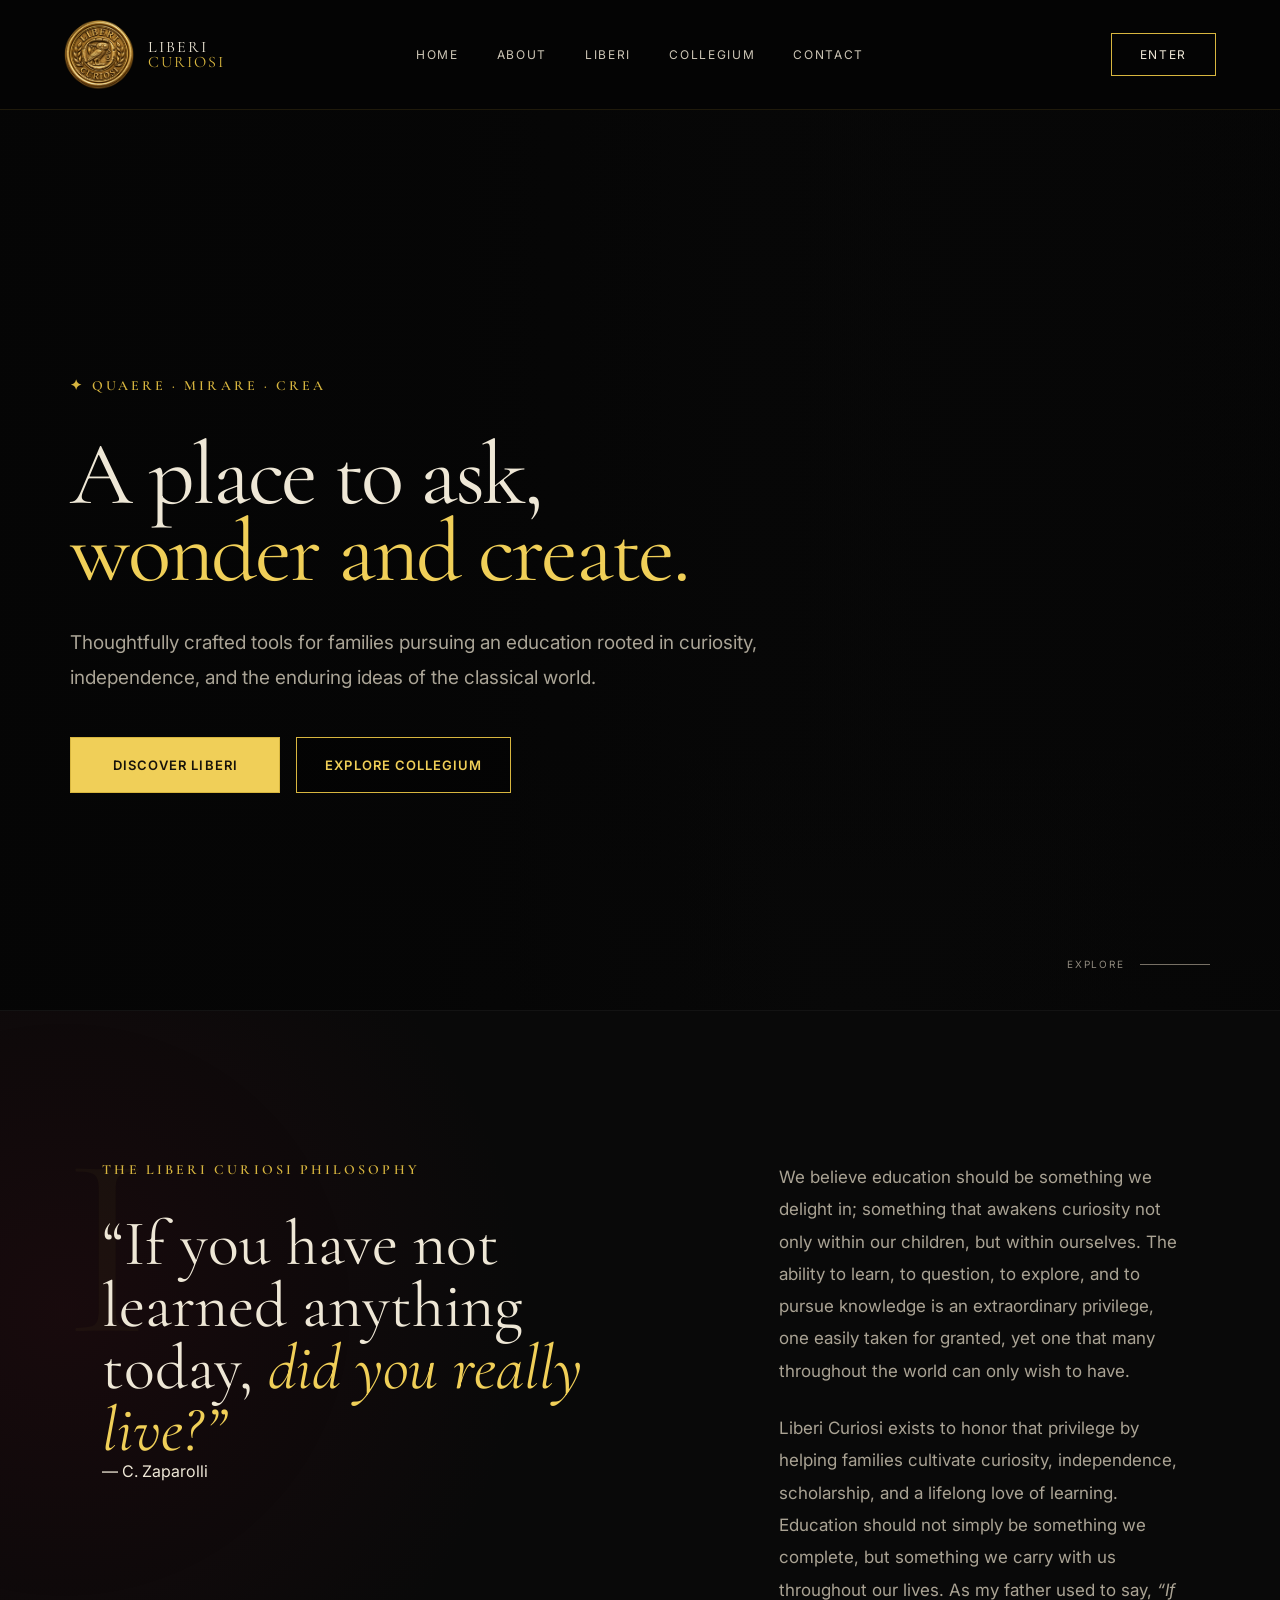
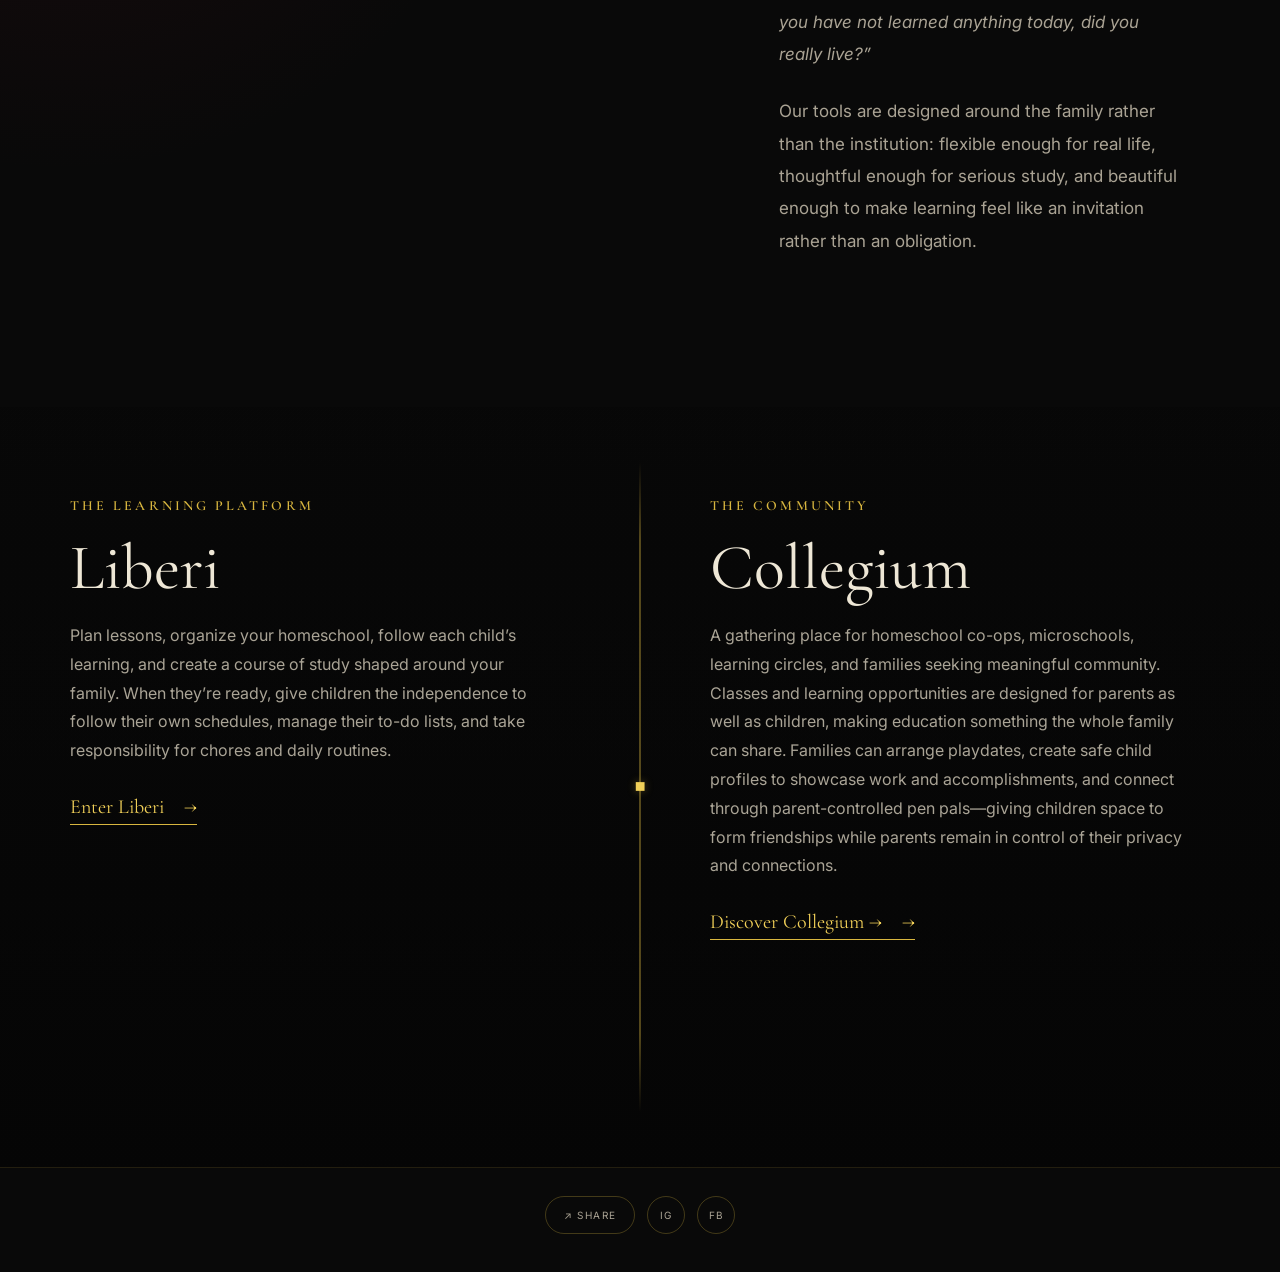
==== index.html @ cd35221c "Finished website" ====
<!DOCTYPE html>
<html lang="en">
<head>
  <meta charset="UTF-8" />
  <meta name="viewport" content="width=device-width, initial-scale=1.0" />

  <title>Liberi Curiosi | Classical Learning for Curious Minds</title>

  <meta
    name="description"
    content="Liberi Curiosi creates thoughtful educational tools and classical learning experiences for curious families."
  />

  <link rel="stylesheet" href="styles.css" />
</head>

<body>

  <header class="site-header">

    <a class="brand" href="index.html">
      <img
        src="assets/libericuriosiLogo.png"
        alt="Liberi Curiosi"
        class="brand-logo"
      />

      <div class="brand-name">
        <span>LIBERI</span>
        <span>CURIOSI</span>
      </div>
    </a>

    <nav class="desktop-nav">
    <a href="index.html">Home</a>
      <a href="founder.html">About</a>
      <a href="#liberi">Liberi</a>
      <a href="collegium.html">Collegium</a>
      <a href="contact.html">Contact</a>
    </nav>

    <a href="#liberi" class="nav-enter">
      Enter
    </a>

    <button
      class="menu-button"
      id="menuButton"
      aria-label="Open navigation"
      aria-expanded="false"
    >
      <span></span>
      <span></span>
    </button>

  </header>


  <main>

    <!-- HERO -->

    <section class="hero">

      <div class="hero-background"></div>
      <div class="hero-shadow"></div>

      <div class="hero-content">

        <p class="eyebrow">
          ✦ QUAERE · MIRARE · CREA
        </p>

        <h1>
            A place to ask,
            <span>wonder and create.</span>
        </h1>

        <p class="hero-copy">
          Thoughtfully crafted tools for families pursuing an education
          rooted in curiosity, independence, and the enduring ideas of
          the classical world.
        </p>

        <div class="hero-actions">

          <a href="#liberi" class="button button-primary">
            Discover Liberi
          </a>

          <a href="#collegium" class="button button-secondary">
            Explore Collegium
          </a>

        </div>

      </div>

      <div class="hero-scroll">
        <span>Explore</span>
        <div class="scroll-line"></div>
      </div>

    </section>


    <!-- PHILOSOPHY -->

    <section class="philosophy" id="philosophy">

      <div class="section-number">I</div>

      <div class="philosophy-heading">

        <p class="section-label">
          THE LIBERI CURIOSI PHILOSOPHY
        </p>

       <h2>
            “If you have not learned anything today,
            <em>did you really live?”</em>
        </h2>
        <p class="quote-attribution">
            — C. Zaparolli
        </p>

      </div>

      <div class="philosophy-copy">

        <p>
            We believe education should be something we delight in; something
            that awakens curiosity not only within our children, but within
            ourselves. The ability to learn, to question, to explore, and to
            pursue knowledge is an extraordinary privilege, one easily taken
            for granted, yet one that many throughout the world can only wish
            to have.
           </p>

         <p>
            Liberi Curiosi exists to honor that privilege by helping families
            cultivate curiosity, independence, scholarship, and a lifelong
            love of learning. Education should not simply be something we
            complete, but something we carry with us throughout our lives.
            As my father used to say,
            <em>“If you have not learned anything today, did you really live?”</em>
        </p>

        <p>
            Our tools are designed around the family rather than the
            institution: flexible enough for real life, thoughtful enough for
            serious study, and beautiful enough to make learning feel like an
            invitation rather than an obligation.
        </p>

      </div>

    </section>


    <!-- APPS -->

    <section class="worlds">

      <div class="world-card liberi-card" id="liberi">

        <div class="world-card-overlay"></div>

        <div class="world-card-content">

          <p class="section-label">
            THE LEARNING PLATFORM
          </p>

          <h2>Liberi</h2>

          <p>
                Plan lessons, organize your homeschool, follow each child’s learning,
                and create a course of study shaped around your family. When they’re
                ready, give children the independence to follow their own schedules,
                manage their to-do lists, and take responsibility for chores and
                daily routines.
        </p>

          <a href="#" class="text-link">
            Enter Liberi
            <span>→</span>
          </a>

        </div>

      </div>


      <div class="world-card collegium-card" id="collegium">

        <div class="world-card-overlay"></div>

        <div class="world-card-content">

          <p class="section-label">
            THE COMMUNITY
          </p>

          <h2>Collegium</h2>

          <p>
            A  gathering place for homeschool co-ops, microschools,
            learning circles, and families seeking meaningful community.
            Classes and learning opportunities are designed for parents as
            well as children, making education something the whole family can
            share. Families can arrange playdates, create safe child profiles
            to showcase work and accomplishments, and connect through
            parent-controlled pen pals—giving children space to form
            friendships while parents remain in control of their privacy
            and connections.
        </p>

          <a href="collegium.html" class="text-link">
            Discover Collegium →
            <span>→</span>
          </a>

        </div>

      </div>

    </section>


  


  <div class="mobile-nav" id="mobileNav">

  <a href="index.html">Home</a>
  <a href="founder.html">About</a>
  <a href="#liberi">Liberi</a>
  <a href="collegium.html">Collegium</a>
  <a href="contact.html">Contact</a>

</div>

<div class="social-bar">

  <button
    class="share-button"
    id="shareButton"
    type="button"
  >
    ↗ SHARE
  </button>

  <a
    href="https://www.instagram.com/libericuriosi/"
    class="social-button"
    aria-label="Instagram"
    target="_blank"
    rel="noopener noreferrer"
    >
    IG
</a>

  <a
    href="https://www.facebook.com/profile.php?id=61591597584189"
    class="social-button"
    aria-label="Facebook"
    target="_blank"
    rel="noopener noreferrer"
    >
    FB
</a>

</div>

  <script src="script.js"></script>

</body>
</html>
---- styles.css ----
@import url('https://fonts.googleapis.com/css2?family=Cormorant+Garamond:wght@400;500;600&family=Inter:wght@300;400;500;600&display=swap');


:root {
  --black: #090909;
  --black-soft: #101010;

  --ivory: #eee7d6;
  --stone: #aaa394;

  --gold: #d8b63f;
  --gold-bright: #f0cf58;

  --burgundy: #730f22;

  --border: rgba(216, 182, 63, 0.28);
}


* {
  box-sizing: border-box;
  margin: 0;
  padding: 0;
}


html {
  scroll-behavior: smooth;
}


body {
  background: var(--black);
  color: var(--ivory);

  font-family: "Inter", sans-serif;

  overflow-x: hidden;
}


a {
  color: inherit;
  text-decoration: none;
}


/* HEADER */

.site-header {
  position: fixed;
  top: 0;
  left: 0;
  right: 0;

  width: 100%;
  height: 110px;

  z-index: 1000;

  display: grid;
  grid-template-columns: 1fr auto 1fr;
  align-items: center;

  padding: 0 5vw;

  background: rgba(5, 5, 5, 0.96);

  border-bottom: 1px solid rgba(216, 182, 63, 0.12);

  backdrop-filter: blur(10px);
}
main {
  padding-top: 110px;
}

.brand {
  display: flex;
  align-items: center;
  gap: 14px;

  justify-self: start;
}

.brand-logo {
  width: 70px;
  height: 70px;

  display: block;

  object-fit: contain;

  flex-shrink: 0;
}


.brand-name {
  display: flex;
  flex-direction: column;

  font-family: "Cormorant Garamond", serif;

  letter-spacing: .13em;
  line-height: .9;

  color: var(--ivory);
}


.brand-name span:last-child {
  color: var(--gold);
}


.desktop-nav {
  display: flex;
  align-items: center;
  justify-content: center;

  gap: 38px;

  justify-self: center;

  font-size: 12px;
  text-transform: uppercase;
  letter-spacing: .14em;

  color: #ccc5b5;
}


.desktop-nav a {
  transition: color .25s ease;
}


.desktop-nav a:hover {
  color: var(--gold-bright);
}


.nav-enter {
  justify-self: end;

  border: 1px solid var(--gold);
  padding: 13px 28px;

  text-transform: uppercase;
  letter-spacing: .14em;

  font-size: 12px;

  color: var(--ivory);
}


.menu-button {
  display: none;

  background: none;
  border: none;

  width: 34px;
  cursor: pointer;
}


.menu-button span {
  display: block;

  width: 100%;
  height: 1px;

  background: var(--ivory);

  margin: 8px 0;
}


/* HERO */

.hero {
  position: relative;

  min-height: 100vh;

  display: flex;
  align-items: center;

  padding: 150px 5.5vw 100px;

  overflow: hidden;
}


.hero-background {
  position: absolute;
  inset: 0;

  background:
    linear-gradient(
      90deg,
      rgba(4,4,4,.12),
      rgba(4,4,4,.30)
    ),
    url("assets/hero.jpg");

  background-size: cover;
  background-position: center;

  transform: scale(1.02);
}


.hero-shadow {
  position: absolute;
  inset: 0;

  background:
    linear-gradient(
      90deg,
      rgba(5,5,5,.96) 0%,
      rgba(5,5,5,.84) 34%,
      rgba(5,5,5,.25) 66%,
      rgba(5,5,5,.60) 100%
    ),
    linear-gradient(
      to top,
      #090909 0%,
      transparent 30%
    );
}


.hero-content {
  position: relative;
  z-index: 2;

  width: min(850px, 90%);
}


.eyebrow,
.section-label {
  color: var(--gold);

  font-family: "Cormorant Garamond", serif;
  font-weight: 600;

  letter-spacing: .22em;
  font-size: 14px;
}


.hero h1 {
  font-family: "Cormorant Garamond", serif;
  font-weight: 400;

  font-size: clamp(68px, 7vw, 118px);
  line-height: .86;

  letter-spacing: -.03em;

  margin: 42px 0 36px;
}


.hero h1 span {
  display: block;
  color: var(--gold-bright);
}


.hero-copy {
  max-width: 700px;

  font-size: 19px;
  line-height: 1.8;

  color: #aaa496;
}


.hero-actions {
  margin-top: 42px;

  display: flex;
  gap: 16px;
  flex-wrap: wrap;
}


.button {
  min-width: 210px;

  padding: 19px 28px;

  text-align: center;

  text-transform: uppercase;
  letter-spacing: .08em;

  font-size: 13px;
  font-weight: 600;

  border: 1px solid var(--gold);

  transition: .25s ease;
}


.button-primary {
  color: #17130a;
  background: var(--gold-bright);
}


.button-primary:hover {
  background: #ffe078;
}


.button-secondary {
  background: rgba(0,0,0,.35);
  color: var(--gold-bright);
}


.button-secondary:hover {
  background: rgba(216,182,63,.10);
}


.hero-scroll {
  position: absolute;
  z-index: 2;

  bottom: 40px;
  right: 5.5vw;

  display: flex;
  align-items: center;
  gap: 15px;

  color: #8f897d;

  text-transform: uppercase;
  font-size: 10px;
  letter-spacing: .18em;
}


.scroll-line {
  width: 70px;
  height: 1px;
  background: #777065;
}


/* PHILOSOPHY */

.philosophy {
  position: relative;

  min-height: 760px;

  padding: 150px 8vw;

  display: grid;
  grid-template-columns: 1.1fr .8fr;
  gap: 10vw;

  background:
    radial-gradient(
      circle at 5% 30%,
      rgba(108,15,32,.15),
      transparent 33%
    ),
    #090909;

  border-top: 1px solid rgba(255,255,255,.04);
}


.section-number {
  position: absolute;

  top: 80px;
  left: 5vw;

  font-family: "Cormorant Garamond", serif;
  font-size: 260px;

  color: rgba(216,182,63,.035);

  user-select: none;
}


.philosophy-heading {
  position: relative;
  z-index: 2;
}


.philosophy h2 {
  margin-top: 35px;

  font-family: "Cormorant Garamond", serif;
  font-weight: 400;

  font-size: clamp(52px, 5vw, 82px);
  line-height: .97;
}


.philosophy h2 em {
  color: var(--gold-bright);
  font-weight: 400;
}


.philosophy-copy {
  align-self: center;

  color: var(--stone);

  font-size: 17px;
  line-height: 1.9;
}


.philosophy-copy p + p {
  margin-top: 25px;
}


/* WORLDS */

.worlds {
  display: grid;
  grid-template-columns: 1fr 1fr;

  min-height: 760px;
}


.world-card {
  position: relative;

  min-height: 760px;

  display: flex;
  align-items: flex-end;

  padding: 70px;

  background-size: cover;
  background-position: center;

  overflow: hidden;
}


.liberi-card {
  background-image:
    linear-gradient(
      rgba(0,0,0,.1),
      rgba(0,0,0,.1)
    ),
    url("assets/liberi.jpg");
}


.collegium-card {
  background-image:
    linear-gradient(
      rgba(0,0,0,.1),
      rgba(0,0,0,.1)
    ),
    url("assets/collegium.jpg");
}


.world-card-overlay {
  position: absolute;
  inset: 0;

  background:
    linear-gradient(
      to top,
      rgba(5,5,5,.98),
      rgba(5,5,5,.43) 60%,
      rgba(5,5,5,.2)
    );

  transition: background .5s ease;
}


.world-card:hover .world-card-overlay {
  background:
    linear-gradient(
      to top,
      rgba(5,5,5,.98),
      rgba(5,5,5,.28) 60%,
      rgba(5,5,5,.1)
    );
}


.world-card-content {
  position: relative;
  z-index: 2;

  max-width: 520px;
}


.world-card h2 {
  font-family: "Cormorant Garamond", serif;

  font-weight: 400;
  font-size: clamp(60px, 5vw, 90px);

  margin: 15px 0;
}


.world-card p:not(.section-label) {
  color: #aaa496;

  line-height: 1.8;

  max-width: 480px;
}


.text-link {
  display: inline-flex;
  gap: 20px;

  margin-top: 30px;

  color: var(--gold-bright);

  font-family: "Cormorant Garamond", serif;
  font-size: 20px;

  border-bottom: 1px solid var(--gold);

  padding-bottom: 5px;
}


.text-link span {
  transition: transform .25s ease;
}


.text-link:hover span {
  transform: translateX(7px);
}


/* CLOSING */

.closing {
  min-height: 650px;

  display: flex;
  flex-direction: column;
  align-items: center;
  justify-content: center;

  text-align: center;

  padding: 120px 30px;

  background:
    radial-gradient(
      circle at center,
      rgba(112,12,31,.17),
      transparent 42%
    ),
    #080808;
}


.closing h2 {
  font-family: "Cormorant Garamond", serif;
  font-weight: 400;

  font-size: clamp(62px, 6vw, 102px);
  line-height: .9;

  margin: 28px 0;
}


.closing p:last-child {
  max-width: 660px;

  color: var(--stone);

  line-height: 1.8;
}


/* FOOTER */

footer {
  min-height: 200px;

  padding: 50px 5.5vw;

  border-top: 1px solid rgba(216,182,63,.15);

  display: grid;
  grid-template-columns: 1fr auto 1fr;
  align-items: center;

  color: #837d70;
}


.footer-brand {
  display: flex;
  align-items: center;
  gap: 12px;

  color: var(--ivory);

  font-family: "Cormorant Garamond", serif;
  font-size: 21px;
}


.footer-links {
  display: flex;
  gap: 28px;

  font-size: 12px;

  text-transform: uppercase;
  letter-spacing: .12em;
}


.footer-links a:hover {
  color: var(--gold);
}


.copyright {
  text-align: right;

  font-size: 12px;
}


/* MOBILE NAV */

.mobile-nav {
  display: none;
}


/* RESPONSIVE */

@media (max-width: 900px) {

  .desktop-nav {
    display: none;
  }


  .menu-button {
    display: block;
  }


  .mobile-nav {
    position: fixed;
    z-index: 90;

    inset: 0;

    background: rgba(5,5,5,.98);

    display: flex;
    flex-direction: column;
    align-items: center;
    justify-content: center;

    gap: 35px;

    font-family: "Cormorant Garamond", serif;
    font-size: 38px;

    transform: translateY(-100%);
    transition: transform .4s ease;
  }


  .mobile-nav.open {
    transform: translateY(0);
  }


  .hero {
    padding-left: 28px;
    padding-right: 28px;
  }


  .hero h1 {
    font-size: clamp(55px, 16vw, 85px);
  }


  .philosophy {
    grid-template-columns: 1fr;
    gap: 60px;

    padding:
      110px 30px;
  }


  .worlds {
    grid-template-columns: 1fr;
  }


  .world-card {
    padding: 45px 30px;
    min-height: 650px;
  }


  footer {
    grid-template-columns: 1fr;

    gap: 35px;

    text-align: center;
  }


  .footer-brand,
  .footer-links {
    justify-content: center;
  }


  .copyright {
    text-align: center;
  }

}
/* CONTACT PAGE */

.contact-page {
  min-height: 100vh;

  padding:
    180px 8vw
    120px;

  display: grid;

  grid-template-columns:
    1fr
    minmax(420px, .8fr);

  gap: 10vw;

  align-items: center;

  background:
    radial-gradient(
      circle at 12% 40%,
      rgba(112, 12, 31, .15),
      transparent 35%
    ),
    #070707;
}


.contact-intro h1 {
  margin: 35px 0;

  font-family:
    "Cormorant Garamond",
    serif;

  font-weight: 400;

  font-size:
    clamp(70px, 7vw, 120px);

  line-height: .82;

  letter-spacing: -.03em;
}


.contact-intro h1 span {
  display: block;

  color: var(--gold-bright);

  font-style: italic;
}


.contact-intro > p:not(.eyebrow) {
  max-width: 650px;

  color: var(--stone);

  font-size: 18px;

  line-height: 1.8;
}


.contact-email {
  margin-top: 55px;

  display: flex;
  flex-direction: column;

  gap: 10px;
}


.contact-email span {
  color: var(--gold);

  font-size: 12px;

  text-transform: uppercase;

  letter-spacing: .18em;
}


.contact-email a {
  color: var(--ivory);

  font-family:
    "Cormorant Garamond",
    serif;

  font-size: 26px;

  transition:
    color .25s ease,
    text-shadow .25s ease;
}


.contact-email a:hover {
  color: var(--purple-bright);

  text-shadow:
    0 0 10px var(--purple-glow),
    0 0 22px rgba(139, 92, 246, .45);
}


.contact-form-wrap {
  padding: 45px;

  border:
    1px solid
    rgba(216, 182, 63, .2);

  background:
    rgba(255,255,255,.015);
}


.contact-form {
  display: flex;
  flex-direction: column;

  gap: 24px;
}


.form-group {
  display: flex;
  flex-direction: column;

  gap: 9px;
}


.form-group label {
  color: var(--gold);

  font-family:
    "Cormorant Garamond",
    serif;

  font-size: 14px;

  letter-spacing: .16em;

  text-transform: uppercase;
}


.form-group input,
.form-group textarea {
  width: 100%;

  padding: 15px 17px;

  border:
    1px solid
    rgba(216, 182, 63, .28);

  background:
    rgba(255,255,255,.025);

  color: var(--ivory);

  font: inherit;

  outline: none;

  transition:
    border-color .25s ease,
    box-shadow .25s ease;
}


.form-group input:focus,
.form-group textarea:focus {
  border-color: var(--purple);

  box-shadow:
    0 0 8px var(--purple-glow),
    0 0 20px rgba(139, 92, 246, .20);
}


.contact-submit {
  align-self: flex-start;

  margin-top: 10px;

  cursor: pointer;
}


@media (max-width: 900px) {

  .contact-page {
    grid-template-columns: 1fr;

    padding:
      150px 30px
      90px;

    gap: 70px;
  }


  .contact-form-wrap {
    padding: 28px;
  }


  .contact-email a {
    font-size: 21px;
    word-break: break-word;
  }

}

.form-success {
  text-align: center;

  padding:
    70px 35px;

  border:
    1px solid
    rgba(139, 92, 246, .35);

  background:
    radial-gradient(
      circle at center,
      rgba(139, 92, 246, .10),
      transparent 60%
    );
}


.form-success h2 {
  margin:
    20px 0;

  font-family:
    "Cormorant Garamond",
    serif;

  font-size:
    clamp(55px, 5vw, 78px);

  font-weight: 400;

  color:
    var(--purple-bright);

  text-shadow:
    0 0 18px
    rgba(139, 92, 246, .35);
}


.form-success > p:not(.eyebrow) {
  max-width: 480px;

  margin:
    0 auto 35px;

  color:
    var(--stone);

  line-height: 1.8;
}
/* COLLEGIUM — COMING SOON */

.coming-soon-page {
  min-height: 100vh;

  padding:
    190px 8vw
    130px;

  display: flex;
  justify-content: center;
  align-items: center;

  text-align: center;

  background:
    radial-gradient(
      circle at 50% 35%,
      rgba(112, 12, 31, .18),
      transparent 32%
    ),
    radial-gradient(
      circle at 50% 60%,
      rgba(139, 92, 246, .06),
      transparent 38%
    ),
    #070707;
}


.coming-soon-content {
  width: 100%;
  max-width: 950px;
}


.coming-soon-content > h1 {
  margin: 30px 0;

  font-family:
    "Cormorant Garamond",
    serif;

  font-size:
    clamp(80px, 10vw, 150px);

  font-weight: 400;

  line-height: .78;

  letter-spacing: -.04em;
}


.coming-soon-content > h1 span {
  display: block;

  color: var(--gold-bright);

  font-style: italic;
}


.coming-soon-lead {
  max-width: 650px;

  margin:
    45px auto
    70px;

  color: var(--stone);

  font-size: 19px;

  line-height: 1.8;
}


.waitlist-box {
  max-width: 720px;

  margin: 0 auto;

  padding:
    55px 60px;

  border:
    1px solid
    rgba(216, 182, 63, .22);

  background:
    rgba(255,255,255,.015);
}


.waitlist-label {
  color: var(--gold);

  font-size: 11px;

  letter-spacing: .2em;

  text-transform: uppercase;
}


.waitlist-box h2 {
  margin:
    17px 0
    12px;

  font-family:
    "Cormorant Garamond",
    serif;

  font-size: 42px;

  font-weight: 400;

  color: var(--ivory);
}


.waitlist-box > p:not(.waitlist-label) {
  max-width: 520px;

  margin:
    0 auto
    32px;

  color: var(--stone);

  line-height: 1.7;
}


.waitlist-fields {
  display: grid;

  grid-template-columns:
    1fr auto;

  gap: 12px;

  margin-top: 32px;
}


.waitlist-fields input {
  min-width: 0;

  padding:
    15px 18px;

  border:
    1px solid
    rgba(216, 182, 63, .28);

  background:
    rgba(255,255,255,.025);

  color: var(--ivory);

  font: inherit;

  outline: none;

  transition:
    border-color .25s ease,
    box-shadow .25s ease;
}


.waitlist-fields input:focus {
  border-color: var(--purple);

  box-shadow:
    0 0 8px
    var(--purple-glow),
    0 0 20px
    rgba(139, 92, 246, .20);
}


.waitlist-success {
  padding:
    25px 10px
    10px;
}


.waitlist-success h3 {
  margin:
    18px 0
    12px;

  font-family:
    "Cormorant Garamond",
    serif;

  font-size: 48px;

  font-weight: 400;

  color: var(--purple-bright);

  text-shadow:
    0 0 18px
    rgba(139, 92, 246, .3);
}


.waitlist-success > p:not(.eyebrow) {
  max-width: 500px;

  margin:
    0 auto
    30px;

  color: var(--stone);

  line-height: 1.7;
}


@media (max-width: 700px) {

  .coming-soon-page {
    padding:
      155px 24px
      90px;
  }


  .waitlist-box {
    padding:
      40px 25px;
  }


  .waitlist-fields {
    grid-template-columns: 1fr;
  }


  .waitlist-fields .button {
    width: 100%;
  }

}
.newsletter-consent {
  display: flex;
  align-items: flex-start;
  gap: 12px;

  margin-top: 18px;

  color: var(--stone);

  font-size: 12px;
  line-height: 1.6;

  text-align: left;

  cursor: pointer;
}


.newsletter-consent input {
  width: 16px;
  height: 16px;

  margin-top: 2px;

  flex-shrink: 0;

  accent-color: var(--purple);

  cursor: pointer;
}


.newsletter-consent span {
  max-width: 500px;
}
/* FOUNDER PAGE */

.founder-hero {
  min-height: 100vh;

  padding:
    180px 8vw
    110px;

  display: grid;

  grid-template-columns:
    1.2fr
    .8fr;

  gap: 8vw;

  align-items: center;

  background:
    radial-gradient(
      circle at 76% 45%,
      rgba(216, 182, 63, .10),
      transparent 30%
    ),
    radial-gradient(
      circle at 15% 70%,
      rgba(139, 92, 246, .08),
      transparent 30%
    ),
    #070707;
}


.founder-kicker {
  margin-top: 22px;

  color: var(--stone);

  font-size: 11px;

  letter-spacing: .18em;
}


.founder-intro h1 {
  margin:
    38px 0
    32px;

  font-family:
    "Cormorant Garamond",
    serif;

  font-size:
    clamp(70px, 7vw, 120px);

  font-weight: 400;

  line-height: .82;

  letter-spacing: -.035em;
}


.founder-intro h1 span {
  display: block;

  color: var(--gold-bright);

  font-style: italic;
}


.founder-lead {
  color: var(--stone);

  font-size: 19px;

  line-height: 1.8;
}


.founder-mark {
  display: grid;

  place-items: center;
}


.founder-mark img {
  width:
    min(360px, 90%);

  filter:
    drop-shadow(
      0 25px 45px
      rgba(0,0,0,.8)
    );
}


.founder-story,
.founder-building {
  padding:
    140px 8vw;

  display: grid;

  grid-template-columns:
    1fr
    1fr;

  gap: 10vw;

  background:
    #0a0a0a;

  border-top:
    1px solid
    rgba(216,182,63,.12);
}


.founder-story-heading h2 {
  margin-top: 30px;

  font-family:
    "Cormorant Garamond",
    serif;

  font-size:
    clamp(55px, 5vw, 85px);

  font-weight: 400;

  line-height: .95;
}


.founder-story-heading em {
  color: var(--gold-bright);

  font-weight: 400;
}


.founder-story-copy {
  align-self: center;

  color: var(--stone);

  font-size: 17px;

  line-height: 1.95;
}


.founder-story-copy p + p {
  margin-top: 26px;
}


.founder-belief {
  min-height: 500px;

  padding:
    110px 12vw;

  display: flex;

  flex-direction: column;

  align-items: center;
  justify-content: center;

  text-align: center;

  background:
    radial-gradient(
      circle at center,
      rgba(139,92,246,.08),
      transparent 38%
    ),
    #070707;
}


.founder-belief blockquote {
  margin:
    55px 0
    20px;

  font-family:
    "Cormorant Garamond",
    serif;

  font-size:
    clamp(58px, 6vw, 100px);

  font-style: italic;

  color:
    var(--gold-bright);
}


.founder-belief-copy {
  max-width: 650px;

  margin-bottom: 55px;

  color: var(--stone);

  font-size: 18px;

  line-height: 1.8;
}


.founder-socratic {
  padding:
    140px 8vw;

  display: grid;

  grid-template-columns:
    1.15fr
    .85fr;

  gap: 9vw;

  align-items: center;

  background:
    #090909;
}


.founder-socratic-copy h2 {
  margin:
    30px 0;

  font-family:
    "Cormorant Garamond",
    serif;

  font-size:
    clamp(55px, 5vw, 84px);

  font-weight: 400;

  line-height: .95;
}


.founder-socratic-copy h2 em {
  color: var(--gold-bright);

  font-weight: 400;
}


.founder-socratic-copy > p:not(.section-label) {
  color: var(--stone);

  line-height: 1.9;

  font-size: 17px;
}


.founder-socratic-copy > p + p {
  margin-top: 22px;
}


.founder-quote-card {
  padding:
    60px 50px;

  border:
    1px solid
    rgba(216,182,63,.2);

  background:
    radial-gradient(
      circle at center,
      rgba(139,92,246,.08),
      transparent 65%
    );
}


.founder-quote-card p {
  font-family:
    "Cormorant Garamond",
    serif;

  font-size:
    clamp(40px, 4vw, 64px);

  line-height: 1.08;

  color:
    var(--purple-bright);

  text-shadow:
    0 0 18px
    rgba(139,92,246,.25);
}


.founder-principles {
  display: grid;

  grid-template-columns:
    repeat(4, 1fr);

  gap: 1px;

  background:
    rgba(216,182,63,.12);
}


.principle {
  min-height: 390px;

  padding:
    50px 38px;

  background:
    #090909;
}


.principle-number {
  display: block;

  margin-bottom: 65px;

  color: var(--gold);

  font-family:
    "Cormorant Garamond",
    serif;
}


.principle h3 {
  margin-bottom: 18px;

  font-family:
    "Cormorant Garamond",
    serif;

  font-size: 42px;

  font-weight: 400;

  color:
    var(--gold-bright);
}


.principle p {
  color: var(--stone);

  line-height: 1.8;
}


.founder-closing {
  min-height: 650px;

  padding:
    120px 30px;

  display: flex;

  flex-direction: column;

  align-items: center;
  justify-content: center;

  text-align: center;

  background:
    radial-gradient(
      circle at center,
      rgba(139,92,246,.07),
      transparent 38%
    ),
    #070707;
}


.founder-closing h2 {
  margin:
    30px 0
    45px;

  font-family:
    "Cormorant Garamond",
    serif;

  font-size:
    clamp(58px, 6vw, 92px);

  font-weight: 400;

  line-height: .92;
}


@media (max-width: 900px) {

  .founder-hero,
  .founder-story,
  .founder-building,
  .founder-socratic {
    grid-template-columns:
      1fr;
  }


  .founder-hero {
    padding:
      150px 30px
      90px;
  }


  .founder-story,
  .founder-building,
  .founder-socratic {
    padding:
      100px 30px;
  }


  .founder-principles {
    grid-template-columns:
      1fr;
  }


  .principle {
    min-height: auto;
  }

}

/* FOUNDER STORY PHOTO */

.founder-story-photo {
  margin-top: 55px;
}


.founder-story-photo img {
  width: 100%;
  height: 620px;

  display: block;

  object-fit: cover;
  object-position: center center;

  border:
    1px solid
    rgba(216, 182, 63, .25);

  box-shadow:
    0 30px 60px
    rgba(0, 0, 0, .35);
}


.founder-story-photo-caption {
  padding-top: 14px;

  color: var(--gold);

  font-size: 11px;

  letter-spacing: .12em;
  text-transform: uppercase;
}


@media (max-width: 900px) {

  .founder-story-photo img {
    height: auto;
  }

}
.founder-hero {
  grid-template-columns: 1fr;
}

.founder-intro {
  max-width: 1100px;
}
.founder-experience {
  max-width: 850px;

  margin-top: 12px;

  color: var(--gold);

  font-size: 10px;

  letter-spacing: .16em;

  line-height: 1.7;
}
.founder-photo-name {
  margin-top: 14px;

  color: var(--gold);

  font-family: "Cormorant Garamond", serif;
  font-size: 18px;
  letter-spacing: .04em;
}
.founder-photo-experience {
  margin-top: 8px;

  color: var(--stone);

  font-size: 11px;
  line-height: 1.8;
  letter-spacing: .08em;
  text-transform: uppercase;
}

.founder-photo-experience p {
  margin: 0;
}
/* =========================================
   LIBERI + COLLEGIUM — BALANCED TWO COLUMNS
   ========================================= */

.worlds {
  position: relative;

  display: grid;
  grid-template-columns: 1fr 1fr;

  min-height: 760px;
}


/* Make both sections begin at the same height */

.world-card {
  position: relative;

  min-height: 760px;

  display: flex;

  /* IMPORTANT:
     this replaces the old flex-end alignment */
  align-items: flex-start;

  padding:
    90px 70px
    70px;

  background-size: cover;
  background-position: center;

  overflow: hidden;
}


/* Keep the text above overlays/divider */

.world-card-content {
  position: relative;
  z-index: 3;

  width: 100%;
  max-width: 600px;
}


/* GOLD DIVIDER */

.worlds::before {
  content: "";

  position: absolute;

  z-index: 5;

  top: 55px;
  bottom: 55px;

  left: 50%;

  width: 1px;

  background:
    linear-gradient(
      to bottom,
      transparent,
      rgba(216, 182, 63, .75) 12%,
      rgba(216, 182, 63, .75) 88%,
      transparent
    );

  transform: translateX(-50%);

  pointer-events: none;
}


/* CENTER DIAMOND */

.worlds::after {
  content: "◆";

  position: absolute;

  z-index: 6;

  left: 50%;
  top: 50%;

  transform:
    translate(-50%, -50%)
    rotate(45deg);

  color: var(--gold-bright);

  font-size: 13px;

  line-height: 1;

  text-shadow:
    0 0 8px rgba(216, 182, 63, .35);

  pointer-events: none;
}
/* =========================================
   SHARE + SOCIAL BAR
   ========================================= */

.social-bar {
  display: flex;
  align-items: center;
  justify-content: center;
  gap: 12px;

  padding: 28px 20px 38px;

  background: var(--black);

  border-top:
    1px solid
    rgba(216, 182, 63, .12);
}


.share-button,
.social-button {
  height: 38px;

  display: inline-flex;
  align-items: center;
  justify-content: center;

  border:
    1px solid
    rgba(216, 182, 63, .28);

  border-radius: 999px;

  background: transparent;

  color: var(--stone);

  font-family: "Inter", sans-serif;
  font-size: 10px;
  letter-spacing: .14em;

  text-decoration: none;

  transition:
    color .25s ease,
    border-color .25s ease,
    box-shadow .25s ease,
    transform .25s ease;
}


.share-button {
  padding: 0 18px;

  cursor: pointer;
}


.social-button {
  width: 38px;
}


.share-button:hover,
.social-button:hover {
  color: var(--purple-bright);

  border-color: var(--purple);

  box-shadow:
    0 0 18px
    rgba(139, 92, 246, .28);

  transform: translateY(-2px);
}
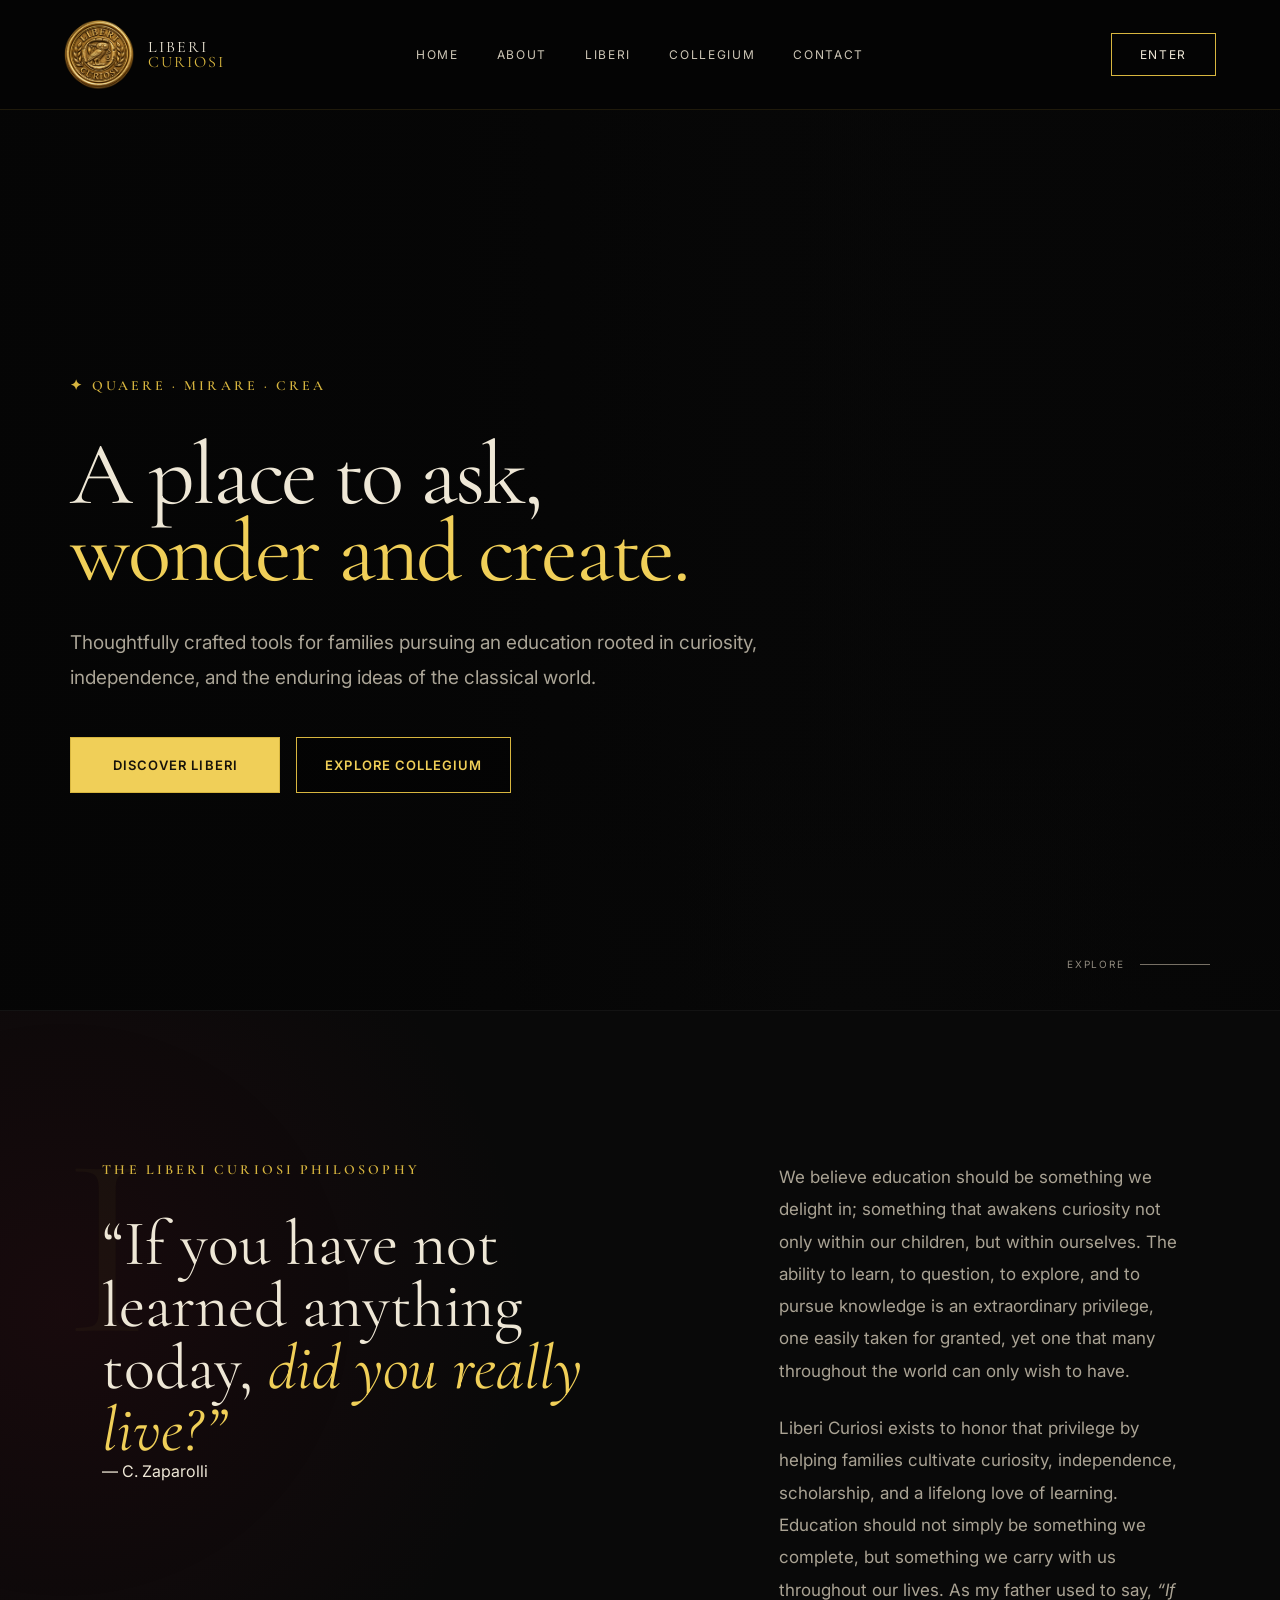
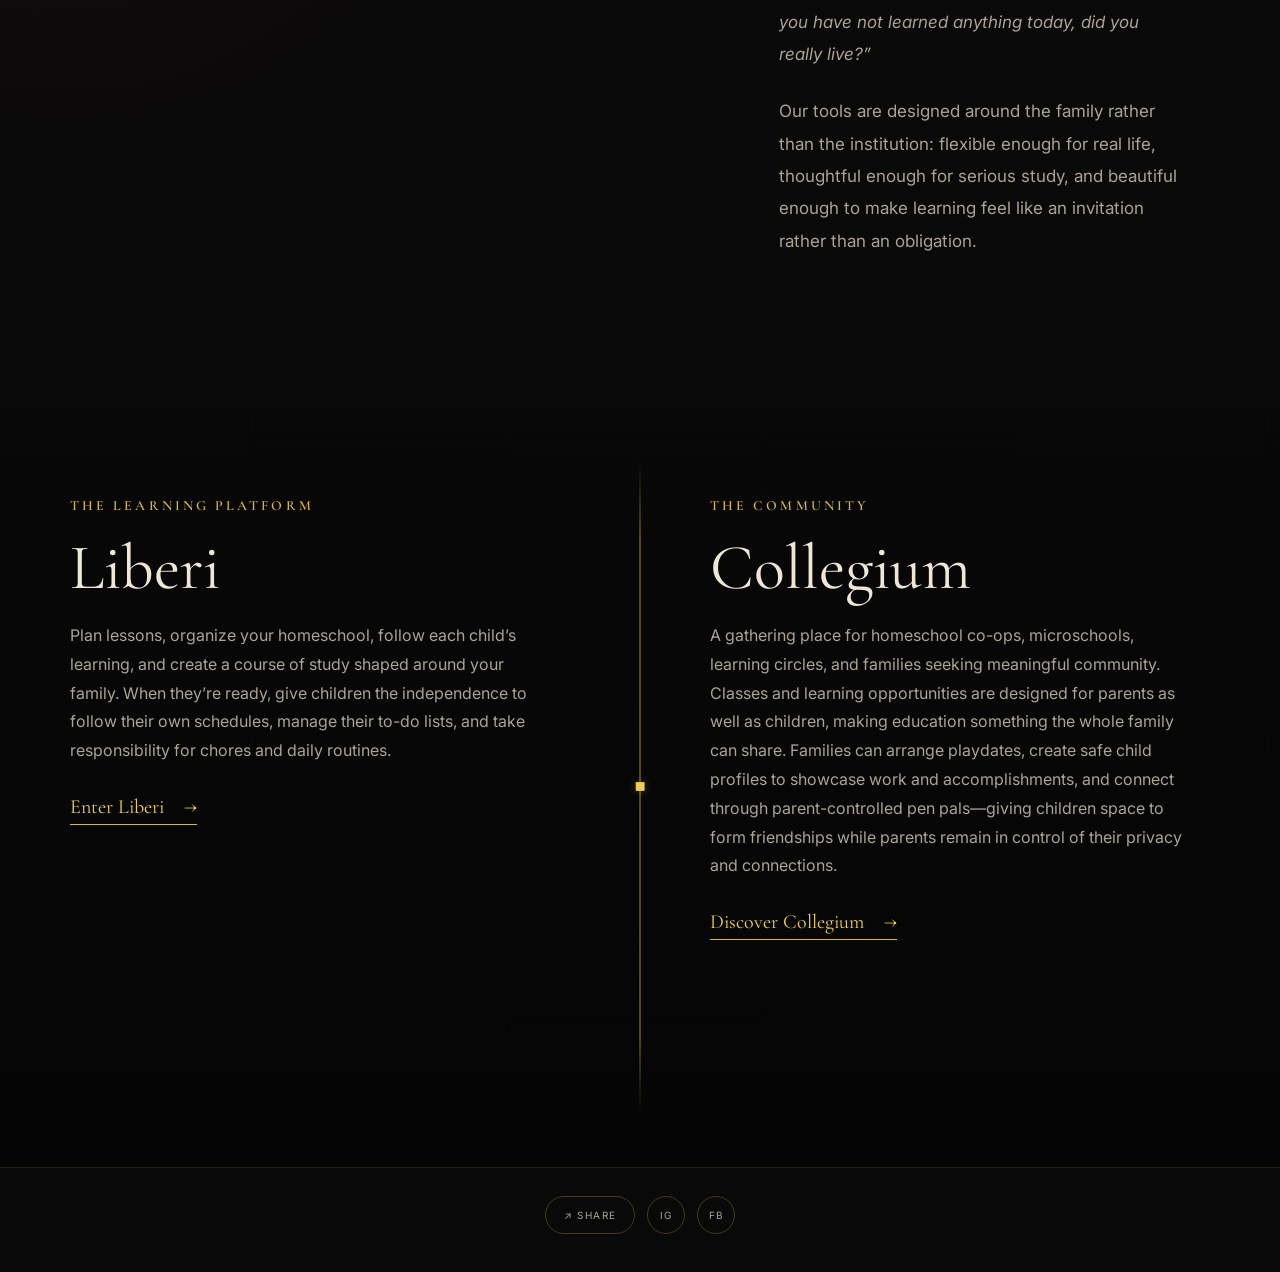
==== commit 679a35c8: "arrow fix" ====
--- a/index.html
+++ b/index.html
@@ -217,7 +217,7 @@
         </p>
 
           <a href="collegium.html" class="text-link">
-            Discover Collegium →
+            Discover Collegium 
             <span>→</span>
           </a>
 
